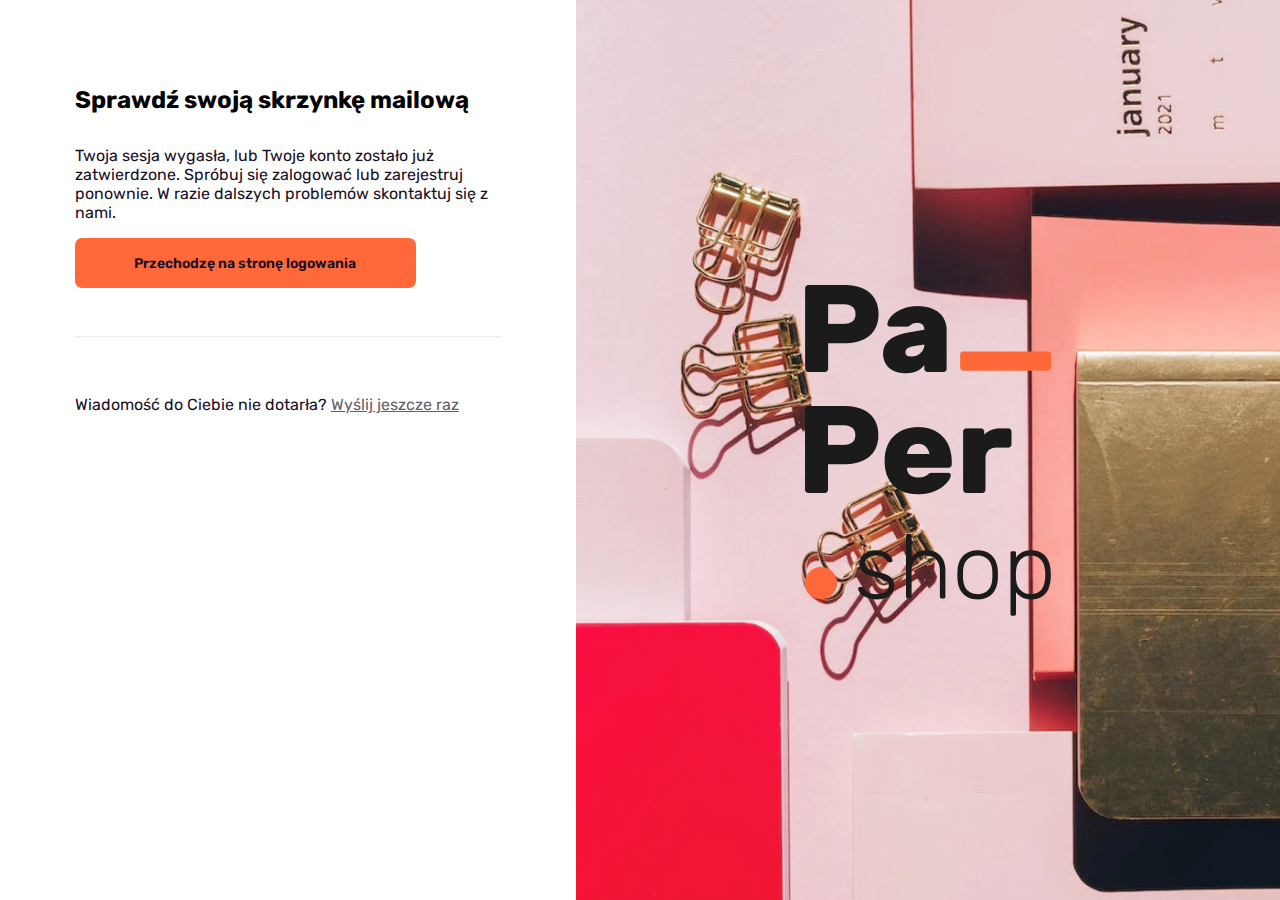
==== confirm.html @ bade2a18 "First commit" ====
<!DOCTYPE html>
<html lang="pl">
  <head>
    <meta charset="UTF-8" />
    <meta name="viewport" content="width=device-width, initial-scale=1.0" />
    <meta name="description" content="Projekt sklepu papierniczego" />
    <meta
      name="keywords"
      content="sklep papierniczy, przykładowy projekt, strona internetowa" />
    <meta name="robots" content="index, follow" />
    <meta name="author" content="Konrad Pecyna" />
    <title>Potwierdzenie logowania</title>
    <link rel="stylesheet" href="./styles/global.css" />
    <link rel="stylesheet" href="./styles/confirm.css" />
    <link
      rel="stylesheet"
      href="https://fonts.googleapis.com/css?family=Rubik" />
    <link
      rel="icon"
      type="image/png"
      href="./images/png/favicon.ico"
      sizes="32x32" />
  </head>
  <body>
    <main>
      <div class="wrapper">
        <div class="left">
          <div class="wrapperLeft">
            <h1>Sprawdź swoją skrzynkę mailową</h1>
            <p class="subtitle">
              Twoja sesja wygasła, lub Twoje konto zostało już zatwierdzone.
              Spróbuj się zalogować lub zarejestruj ponownie. W razie dalszych
              problemów skontaktuj się z nami.
            </p>
            <button>
              <a href="login.html">Przechodzę na stronę logowania</a>
            </button>
            <div class="lineWrapper">
              <hr />
            </div>
            <p class="link">
              Wiadomość do Ciebie nie dotarła?
              <a href="#">Wyślij jeszcze raz</a>
            </p>
          </div>
        </div>
        <div class="right">
          <img src="./images/png/paper.png" alt="logo_PaperShop" />
        </div>
      </div>
    </main>
  </body>
</html>
---- styles/global.css ----
* {
  margin: 0;
  padding: 0;
  box-sizing: border-box;
  font-family: Rubik, sans-serif;
}

::-webkit-scrollbar {
  width: 6px;
  background-color: #f5f5f5;
}

::-webkit-scrollbar-thumb {
  border-radius: 6px;
  background-color: #ff6939;
}

.validationError {
  display: none;
  font-size: 10px;
  margin-top: 10px;
  color: #ce0737;
}

.visible {
  display: block;
}

.textForm .error {
  border: 1px solid #ce0737;
}

h1 {
  font-size: 24px;
  margin-bottom: 32px;
}

p {
  color: #190f27;
}

a {
  color: #64606a;
}

.wrapper {
  display: flex;
  min-height: 100vh;
}

.left {
  flex-basis: 45%;
}

.wrapperLeft {
  display: flex;
  flex-direction: column;
  margin: 15% 13%;
}

.button_socialMedia::before {
  content: "Funkcja niedostępna";
  position: absolute;
  left: 0;
  top: -22px;
  background-color: #ff6939;
  width: 150px;
  height: 40px;
  line-height: 40px;
  border-radius: 5px;
  transition: 0.3s;
  opacity: 0;
}

.button_socialMedia::after {
  content: "";
  position: absolute;
  left: 100px;
  top: 18px;
  /* width: 0; */
  /* height: 0; */
  border-right: 20px solid #ff6939;
  border-bottom: 20px solid transparent;
  transition: 0.3s;
  opacity: 0;
}

.button_socialMedia:hover:before,
.button_socialMedia:hover:after {
  opacity: 1;
}

button {
  position: relative;
  display: flex;
  justify-content: center;
  align-items: center;
  height: 50px;
  margin-top: 16px;
  border: 2px solid #284642;
  border-radius: 7px;
  background-color: #fff;
  cursor: pointer;
}

button > p {
  font-size: 14px;
  font-weight: 500;
  margin-left: 15px;
}

.lineWrapper {
  position: relative;
  margin-top: 48px;
  margin-bottom: 58px;
}

.lineWrapper > p {
  position: absolute;
  top: -10px;
  left: 50%;
  padding: 0 4px;
  transform: translateX(-50%);
  background-color: #fff;
}

hr {
  height: 1px;
  background-color: #edebf0;
  border-width: 0px;
}

form {
  display: flex;
  flex-direction: column;
}

.nameForm {
  display: flex;
  width: 100%;
}

.nameForm .textForm:nth-of-type(1) {
  margin-right: 24px;
}

.textForm {
  position: relative;
  width: 100%;
  margin-bottom: 21px;
}

.textForm label {
  position: absolute;
  top: -5px;
  left: 20px;
  font-size: 10px;
  padding: 0 3px;
  background-color: #fff;
}

.textForm input {
  width: 100%;
  height: 55px;
  border: 1px solid #edebf0;
  border-radius: 7px;
}

.textForm input::placeholder {
  font-size: 16px;
  font-weight: 400;
  color: #190f27;
  padding-left: 20px;
}

.checkboxForm a {
  font-size: 14px;
  font-weight: 600;
}

input[type="checkbox"] {
  display: none;
}

.checkboxForm label {
  position: relative;
  display: inline-block;
  margin-right: 10px;
  padding-left: 30px;
  cursor: pointer;
  user-select: none;
  font-size: 14px;
  font-weight: 400;
  color: #64606a;
}

.checkboxForm label::before {
  content: "";
  position: absolute;
  left: 0;
  top: 50%;
  display: inline-block;
  transform: translateY(-50%);
  border: 2px solid #aaa;
  border-radius: 3px;
  width: 20px;
  height: 20px;
}

input[type="checkbox"]:checked + label::before {
  content: "\2713";
  background-color: #284642;
  text-align: center;
  font-size: 16px;
  line-height: 20px;
  color: #fff;
}

form button {
  width: 100%;
  margin: 0 auto;
  margin-top: 21px;
  background-color: #ff6939;
  color: #190f27;
  font-size: 18px;
  font-weight: 700;
  line-height: 21.33px;
  border: none;
}

.lineWrapper:nth-of-type(2) {
  margin-top: 40px;
  margin-bottom: 25px;
}

.login {
  font-size: 14px;
  font-weight: 600;
  color: #64606a;
}

.right {
  display: flex;
  justify-content: center;
  align-items: center;
  flex-basis: 55%;
  min-height: 100%;
}

.popup {
  display: none;
  position: fixed;
  left: 50%;
  top: 50%;
  transform: translate(-50%, -50%);
}

.loader {
  animation: rotateX 0.8s infinite ease-in-out;
  height: 150px;
  width: 150px;
  border: 20px dashed #64606a;
  border-bottom-color: transparent;
  border-radius: 50%;
}

.showPopup {
  display: block;
}

.blur {
  filter: blur(3px);
  pointer-events: none;
}

@keyframes rotateX {
  from {
    transform: rotateZ(0);
  }
  to {
    transform: rotateZ(360deg);
  }
}

@media (max-width: 600px) {
  .wrapper {
    display: flex;
    flex-direction: column-reverse;
  }
  .left {
    flex-grow: 1;
    flex-basis: 75%;
  }

  .wrapperLeft {
    margin: 5% 3%;
  }

  h1 {
    font-size: 24px;
    margin-bottom: 10px;
  }

  .lineWrapper {
    position: relative;
    margin-top: 28px;
    margin-bottom: 38px;
  }

  .nameForm {
    display: flex;
    flex-direction: column;
  }

  .checkboxForm label {
    font-size: 12px;
  }

  .checkboxForm a {
    font-size: 12px;
  }

  .lineWrapper:nth-of-type(2) {
    margin-top: 20px;
    margin-bottom: 15px;
  }

  .login {
    font-size: 12px;
  }

  .right {
    justify-content: start;
    align-items: start;
    flex-basis: 25%;
    flex-grow: 1;
  }
  .right img {
    height: 147px;
    width: 110px;
    margin-left: 3%;
    margin-top: 3%;
  }
}
---- styles/confirm.css ----
button {
  width: 80%;
  background-color: #ff6939;
  border: none;
}

button a {
  text-decoration: none;
  font-size: 14px;
  font-weight: 600;
  color: #190f27;
}

.right {
  background-image: url(../images/png/image69.png);
  background-size: cover;
}
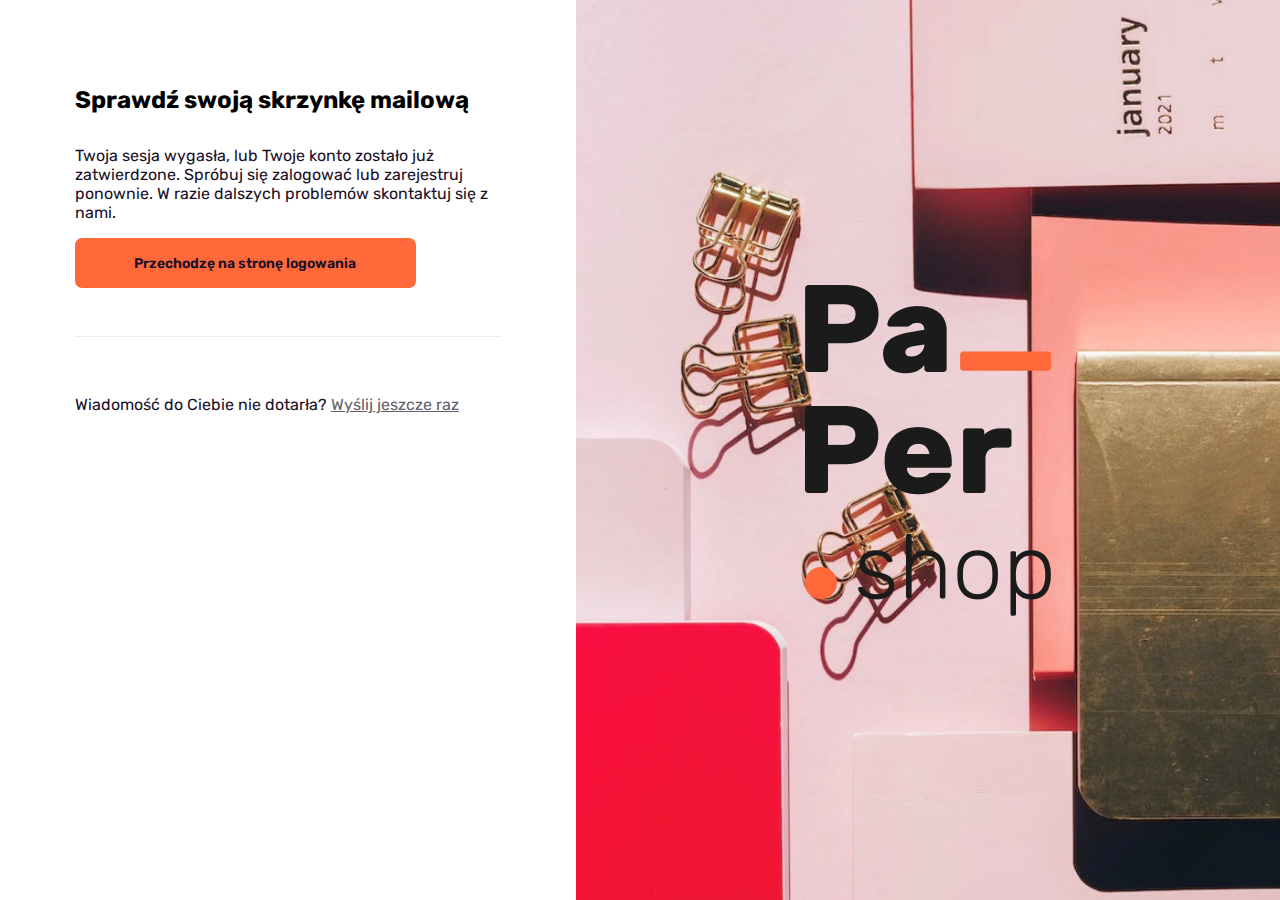
==== commit 72edf858: "poprawiono style, zaktualizowano obrazki do 'webp', dodano logike symulujaca odzyskiwanie hasla" ====
--- a/confirm.html
+++ b/confirm.html
@@ -45,7 +45,7 @@
           </div>
         </div>
         <div class="right">
-          <img src="./images/png/paper.png" alt="logo_PaperShop" />
+          <img src="./images/webp/paper.webp" alt="logo_PaperShop" />
         </div>
       </div>
     </main>
--- a/styles/global.css
+++ b/styles/global.css
@@ -49,13 +49,40 @@
 }
 
 .left {
-  flex-basis: 45%;
+  /* flex-basis: 45%; */
+  flex-grow: 1;
+  overflow-y: auto;
+  height: 100vh;
+  max-width: 45%;
+  min-width: 360px;
 }
 
 .wrapperLeft {
   display: flex;
   flex-direction: column;
   margin: 15% 13%;
+  /* margin: 120px 60px; */
+}
+
+.info {
+  position: absolute;
+  left: 0;
+  top: 30px;
+  height: 50px;
+  background-color: #ddd;
+  border-top-right-radius: 7px;
+  border-bottom-right-radius: 7px;
+  padding: 15px;
+  transition: 0.5s;
+  opacity: 0;
+}
+
+.showInfo {
+  opacity: 1;
+}
+
+.addErrorInfo {
+  background-color: #ff6939;
 }
 
 .button_socialMedia::before {
@@ -162,15 +189,19 @@
 .textForm input {
   width: 100%;
   height: 55px;
+  font-size: 16px;
+  font-weight: 400;
+  color: #190f27;
   border: 1px solid #edebf0;
   border-radius: 7px;
+  padding-left: 20px;
 }
 
 .textForm input::placeholder {
   font-size: 16px;
   font-weight: 400;
-  color: #190f27;
-  padding-left: 20px;
+  /* color: #190f27; */
+  /* padding-left: 20px; */
 }
 
 .checkboxForm a {
@@ -240,10 +271,11 @@
 }
 
 .right {
+  flex-grow: 2;
   display: flex;
   justify-content: center;
   align-items: center;
-  flex-basis: 55%;
+  /* flex-basis: 55%; */
   min-height: 100%;
 }
 
@@ -287,9 +319,12 @@
     display: flex;
     flex-direction: column-reverse;
   }
+
   .left {
+    overflow-y: hidden;
     flex-grow: 1;
     flex-basis: 75%;
+    max-width: 100%;
   }
 
   .wrapperLeft {
--- a/styles/confirm.css
+++ b/styles/confirm.css
@@ -12,6 +12,6 @@
 }
 
 .right {
-  background-image: url(../images/png/image69.png);
+  background-image: url(../images/webp/image69.webp);
   background-size: cover;
 }
